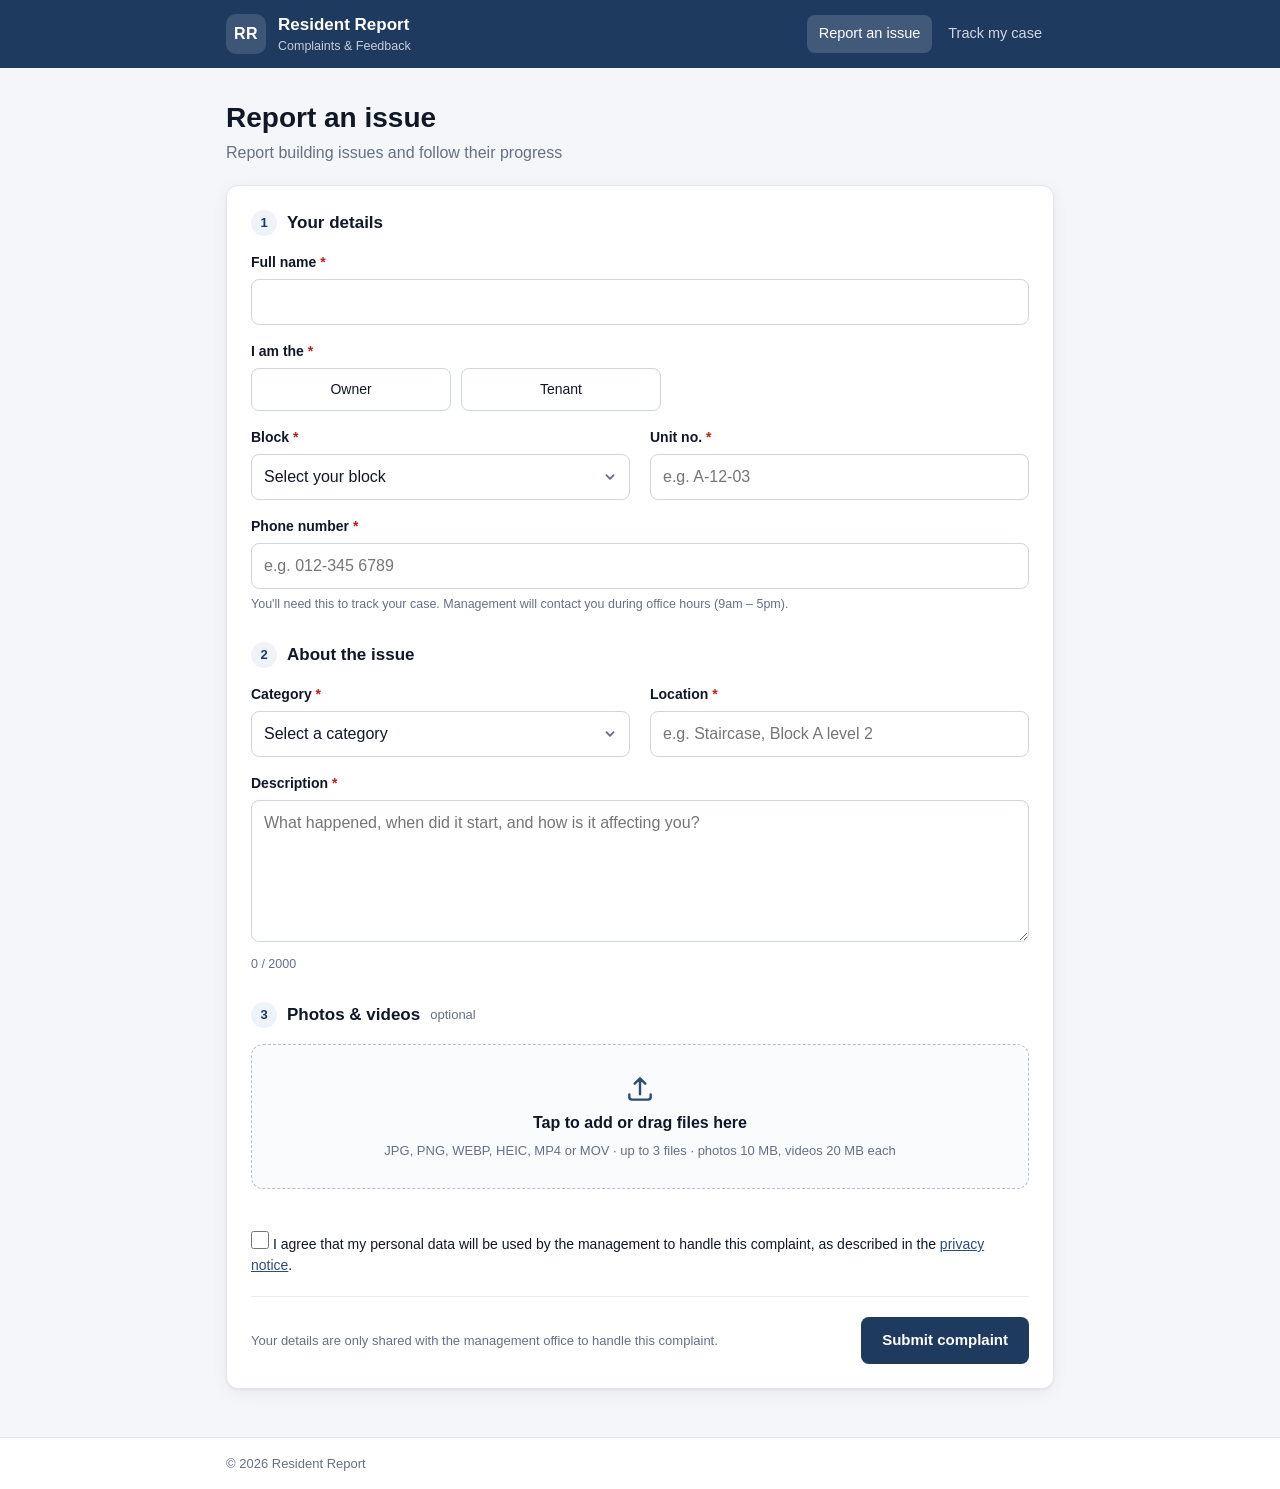
==== index.html @ cd9da450 "Add files via upload" ====
<!doctype html>
<html lang="en">
<head>
  <meta charset="utf-8">
  <meta name="viewport" content="width=device-width, initial-scale=1">
  <title>Report an Issue · Resident Report</title>
  <meta name="description" content="Report building and facility issues to the management office.">
  <link rel="icon" href="data:image/svg+xml,%3Csvg xmlns='http://www.w3.org/2000/svg' viewBox='0 0 32 32'%3E%3Crect width='32' height='32' rx='8' fill='%231e3a5f'/%3E%3Cpath d='M8 26V12l8-6 8 6v14h-6v-7h-4v7z' fill='white'/%3E%3C/svg%3E">
  <link rel="stylesheet" href="style.css">
</head>
<body>
  <div id="demo-banner" class="demo-banner" hidden>Preview mode: not connected yet, nothing will be saved.</div>

  <header class="site-header">
    <div class="wrap header-inner">
      <a class="brand" href="index.html">
        <span class="brand-mark" data-initials>RR</span>
        <span>
          <span class="brand-name" data-building>Resident Report</span>
          <span class="brand-sub">Complaints &amp; Feedback</span>
        </span>
      </a>
      <nav class="nav">
        <a href="index.html" class="active">Report an issue</a>
        <a href="track.html">Track my case</a>
      </nav>
    </div>
  </header>

  <main class="wrap main">
    <section id="form-view">
      <div class="page-head">
        <h1>Report an issue</h1>
        <p data-tagline>Report building issues and follow their progress</p>
      </div>

      <form id="complaint-form" class="card" novalidate>
        <fieldset>
          <legend><span class="step">1</span> Your details</legend>
          <div class="grid">
            <div class="field span-2">
              <label for="name">Full name <span class="req">*</span></label>
              <input id="name" name="name" autocomplete="name" maxlength="100" required>
              <p class="error"></p>
            </div>
            <div class="field span-2" id="applicant-field">
              <span class="label">I am the <span class="req">*</span></span>
              <div class="choice" role="radiogroup" aria-label="Applicant type">
                <label><input type="radio" name="applicantType" value="Owner"><span>Owner</span></label>
                <label><input type="radio" name="applicantType" value="Tenant"><span>Tenant</span></label>
              </div>
              <p class="error"></p>
            </div>
            <div class="field">
              <label for="block">Block <span class="req">*</span></label>
              <select id="block" name="block" required><option value="">Select your block</option></select>
              <p class="error"></p>
            </div>
            <div class="field">
              <label for="unit">Unit no. <span class="req">*</span></label>
              <input id="unit" name="unit" maxlength="20" placeholder="e.g. A-12-03" required>
              <p class="error"></p>
            </div>
            <div class="field span-2">
              <label for="phone">Phone number <span class="req">*</span></label>
              <input id="phone" name="phone" type="tel" inputmode="tel" autocomplete="tel" maxlength="20" placeholder="e.g. 012-345 6789" required>
              <p class="hint">You'll need this to track your case. Management will contact you during office hours (9am – 5pm).</p>
              <p class="error"></p>
            </div>
          </div>
        </fieldset>

        <fieldset>
          <legend><span class="step">2</span> About the issue</legend>
          <div class="grid">
            <div class="field">
              <label for="category">Category <span class="req">*</span></label>
              <select id="category" name="category" required><option value="">Select a category</option></select>
              <p class="error"></p>
            </div>
            <div class="field">
              <label for="location">Location <span class="req">*</span></label>
              <input id="location" name="location" maxlength="150" placeholder="e.g. Staircase, Block A level 2" required>
              <p class="error"></p>
            </div>
            <div class="field span-2">
              <label for="description">Description <span class="req">*</span></label>
              <textarea id="description" name="description" rows="5" maxlength="2000" placeholder="What happened, when did it start, and how is it affecting you?" required></textarea>
              <p class="hint"><span id="desc-count">0</span> / 2000</p>
              <p class="error"></p>
            </div>
          </div>
        </fieldset>

        <fieldset>
          <legend><span class="step">3</span> Photos &amp; videos <span class="optional">optional</span></legend>
          <label class="dropzone" id="dropzone" for="files">
            <svg viewBox="0 0 24 24" aria-hidden="true"><path d="M12 16V4m0 0-4 4m4-4 4 4M4 16v2a2 2 0 0 0 2 2h12a2 2 0 0 0 2-2v-2" fill="none" stroke="currentColor" stroke-width="1.8" stroke-linecap="round" stroke-linejoin="round"/></svg>
            <span class="dz-title">Tap to add or drag files here</span>
            <span class="dz-sub" id="file-rules"></span>
          </label>
          <input id="files" type="file" multiple class="visually-hidden"
            accept=".jpg,.jpeg,.png,.webp,.heic,.mp4,.mov,image/jpeg,image/png,image/webp,image/heic,video/mp4,video/quicktime">
          <ul id="file-list" class="file-list"></ul>
          <p class="error" id="file-error"></p>
        </fieldset>

        <!-- Honeypot: hidden from people, bots fill it in. -->
        <div class="hp" aria-hidden="true">
          <label for="website">Website</label>
          <input id="website" name="website" tabindex="-1" autocomplete="off">
        </div>

        <div class="field consent">
          <label class="check">
            <input type="checkbox" id="consent" name="consent">
            <span>I agree that my personal data will be used by the management to handle this complaint, as described in the <a href="privacy.html" target="_blank" rel="noopener">privacy notice</a>.</span>
          </label>
          <p class="error"></p>
        </div>

        <div class="form-foot">
          <p class="privacy">Your details are only shared with the management office to handle this complaint.</p>
          <button type="submit" class="btn btn-primary" id="submit-btn">Submit complaint</button>
        </div>
        <div class="alert alert-error" id="form-error" hidden></div>
      </form>
    </section>

    <section id="progress-view" class="card center" hidden>
      <div class="spinner"></div>
      <h2 id="progress-title">Submitting your complaint…</h2>
      <p id="progress-sub" class="muted">Please keep this page open.</p>
      <div class="bar"><div id="progress-bar"></div></div>
    </section>

    <section id="success-view" class="card center" hidden>
      <div class="success-icon">
        <svg viewBox="0 0 24 24" aria-hidden="true"><path d="m5 12.5 4.5 4.5L19 7.5" fill="none" stroke="currentColor" stroke-width="2.4" stroke-linecap="round" stroke-linejoin="round"/></svg>
      </div>
      <h2>Complaint submitted</h2>
      <p class="muted">Your case ID is</p>
      <div class="case-id">
        <strong id="case-id"></strong>
        <button type="button" class="btn btn-ghost btn-sm" id="copy-btn">Copy</button>
      </div>
      <p class="muted">Save this ID. You can track progress with it and your phone number.</p>
      <div class="alert alert-warn" id="upload-warn" hidden></div>
      <div class="actions">
        <a class="btn btn-primary" id="track-link" href="track.html">Track this case</a>
        <a class="btn btn-ghost" href="index.html">Report another issue</a>
      </div>
    </section>
  </main>

  <footer class="site-footer">
    <div class="wrap">
      <p>© <span id="year"></span> <span data-building>Resident Report</span></p>
      <p data-contact hidden></p>
    </div>
  </footer>

  <script src="config.js"></script>
  <script src="common.js"></script>
  <script src="form.js"></script>
</body>
</html>
---- style.css ----
:root {
  --brand: #1e3a5f;
  --brand-600: #2a4d7a;
  --brand-50: #eef3f9;
  --accent: #0e9384;
  --text: #101828;
  --muted: #667085;
  --border: #d0d5dd;
  --bg: #f4f6f9;
  --card: #ffffff;
  --danger: #b42318;
  --danger-bg: #fef3f2;
  --warn: #93370d;
  --warn-bg: #fffaeb;
  --ok: #067647;
  --radius: 12px;
  --shadow: 0 1px 2px rgba(16, 24, 40, .05), 0 4px 16px rgba(16, 24, 40, .06);
}

* { box-sizing: border-box; }
html { -webkit-text-size-adjust: 100%; }
body {
  margin: 0;
  font: 16px/1.5 -apple-system, BlinkMacSystemFont, "Segoe UI", Roboto, "Helvetica Neue", Arial, sans-serif;
  color: var(--text);
  background: var(--bg);
  min-height: 100vh;
  display: flex;
  flex-direction: column;
}
[hidden] { display: none !important; }
a { color: var(--brand-600); }
h1, h2 { line-height: 1.25; margin: 0; }
.wrap { width: 100%; max-width: 860px; margin: 0 auto; padding: 0 16px; }
.narrow { max-width: 640px; }
.muted { color: var(--muted); }
.small { font-size: 13px; margin: 0; }
.visually-hidden { position: absolute; width: 1px; height: 1px; overflow: hidden; clip: rect(0 0 0 0); white-space: nowrap; }

.demo-banner {
  background: #fff4e5; color: #8a4b08; text-align: center; font-size: 14px; padding: 8px 16px;
  border-bottom: 1px solid #f6d7a7;
}

/* Header */
.site-header { background: var(--brand); color: #fff; }
.header-inner { display: flex; align-items: center; justify-content: space-between; gap: 16px; min-height: 68px; flex-wrap: wrap; padding-top: 10px; padding-bottom: 10px; }
.brand { display: flex; align-items: center; gap: 12px; color: #fff; text-decoration: none; }
.brand-mark {
  width: 40px; height: 40px; border-radius: 10px; background: rgba(255, 255, 255, .14);
  display: grid; place-items: center; font-weight: 700; letter-spacing: .5px; flex: none;
}
.brand-name { display: block; font-weight: 700; font-size: 17px; }
.brand-sub { display: block; font-size: 12.5px; opacity: .75; }
.nav { display: flex; gap: 4px; }
.nav a { color: rgba(255, 255, 255, .8); text-decoration: none; padding: 8px 12px; border-radius: 8px; font-size: 14.5px; font-weight: 500; }
.nav a:hover { background: rgba(255, 255, 255, .1); color: #fff; }
.nav a.active { background: rgba(255, 255, 255, .16); color: #fff; }

/* Layout */
.main { flex: 1; padding-top: 32px; padding-bottom: 48px; }
.page-head { margin-bottom: 20px; }
.page-head h1 { font-size: 28px; }
.page-head p { color: var(--muted); margin: 6px 0 0; }
.card { background: var(--card); border: 1px solid #e4e7ec; border-radius: var(--radius); box-shadow: var(--shadow); padding: 24px; }
.card + .card { margin-top: 20px; }
.center { text-align: center; padding: 48px 24px; }

/* Form */
fieldset { border: 0; padding: 0; margin: 0 0 28px; min-width: 0; }
legend { font-weight: 650; font-size: 17px; margin-bottom: 16px; display: flex; align-items: center; gap: 10px; padding: 0; }
.step {
  width: 26px; height: 26px; border-radius: 50%; background: var(--brand-50); color: var(--brand);
  display: inline-grid; place-items: center; font-size: 13px; font-weight: 700;
}
.optional { font-weight: 400; color: var(--muted); font-size: 13px; }
.grid { display: grid; grid-template-columns: 1fr 1fr; gap: 16px 20px; }
.span-2 { grid-column: span 2; }
.field label { display: block; font-size: 14px; font-weight: 600; margin-bottom: 6px; }
.req { color: var(--danger); }
.field .label { display: block; font-size: 14px; font-weight: 600; margin-bottom: 6px; }
.choice { display: flex; gap: 10px; }
.choice label { flex: 1; max-width: 200px; margin: 0; cursor: pointer; }
.choice input { position: absolute; opacity: 0; width: 1px; height: 1px; }
.choice span {
  display: block; text-align: center; font-weight: 500; padding: 10px 12px; border: 1px solid var(--border);
  border-radius: 8px; background: #fff; transition: background .15s, border-color .15s, color .15s;
}
.choice input:checked + span { background: var(--brand-50); border-color: var(--brand-600); color: var(--brand); font-weight: 650; }
.choice input:focus-visible + span { box-shadow: 0 0 0 3px rgba(42, 77, 122, .15); }
.field.invalid .choice span { border-color: var(--danger); }
input, select, textarea {
  width: 100%; font: inherit; font-size: 16px; color: var(--text); background: #fff;
  border: 1px solid var(--border); border-radius: 8px; padding: 10px 12px; transition: border-color .15s, box-shadow .15s;
}
textarea { resize: vertical; min-height: 120px; }
select { appearance: none; background-image: url("data:image/svg+xml,%3Csvg xmlns='http://www.w3.org/2000/svg' viewBox='0 0 20 20' fill='%23667085'%3E%3Cpath d='M5.3 7.3a1 1 0 0 1 1.4 0L10 10.6l3.3-3.3a1 1 0 1 1 1.4 1.4l-4 4a1 1 0 0 1-1.4 0l-4-4a1 1 0 0 1 0-1.4z'/%3E%3C/svg%3E"); background-repeat: no-repeat; background-position: right 10px center; background-size: 18px; padding-right: 36px; }
input:focus, select:focus, textarea:focus { outline: none; border-color: var(--brand-600); box-shadow: 0 0 0 3px rgba(42, 77, 122, .15); }
.hint { font-size: 12.5px; color: var(--muted); margin: 6px 0 0; }
.error { font-size: 13px; color: var(--danger); margin: 6px 0 0; }
.error:empty { display: none; }
.field.invalid input, .field.invalid select, .field.invalid textarea { border-color: var(--danger); }
.consent { margin-bottom: 20px; }
.check { display: flex; gap: 10px; align-items: flex-start; font-size: 14px; font-weight: 400 !important; cursor: pointer; }
.check input { width: 18px; height: 18px; margin: 2px 0 0; flex: none; accent-color: var(--brand); }
.field.invalid .check { color: var(--danger); }
.prose h2 { font-size: 18px; margin: 24px 0 8px; }
.prose h2:first-child { margin-top: 0; }
.prose p, .prose li { color: #344054; }
.prose ul { padding-left: 20px; }
.hp { position: absolute; left: -10000px; width: 1px; height: 1px; overflow: hidden; }

/* Dropzone */
.dropzone {
  display: flex; flex-direction: column; align-items: center; gap: 6px; text-align: center; cursor: pointer;
  border: 1.5px dashed #b4bfcd; border-radius: var(--radius); padding: 28px 16px; background: #fafbfc;
  transition: background .15s, border-color .15s;
}
.dropzone:hover, .dropzone.drag { background: var(--brand-50); border-color: var(--brand-600); }
.dropzone.full { opacity: .5; pointer-events: none; }
.dropzone svg { width: 32px; height: 32px; color: var(--brand-600); }
.dz-title { font-weight: 600; }
.dz-sub { font-size: 13px; color: var(--muted); }
.file-list { list-style: none; padding: 0; margin: 12px 0 0; display: grid; gap: 8px; }
.file-list li { display: flex; align-items: center; gap: 12px; border: 1px solid #e4e7ec; border-radius: 10px; padding: 8px 10px; }
.thumb {
  width: 48px; height: 48px; border-radius: 8px; background: var(--brand-50); color: var(--brand); flex: none;
  display: grid; place-items: center; font-size: 10px; font-weight: 700; letter-spacing: .5px; overflow: hidden;
}
.thumb img { width: 100%; height: 100%; object-fit: cover; }
.meta { flex: 1; min-width: 0; display: flex; flex-direction: column; }
.fname { font-size: 14px; font-weight: 500; overflow: hidden; text-overflow: ellipsis; white-space: nowrap; }
.fsize { font-size: 12.5px; color: var(--muted); }
.remove { border: 0; background: none; font-size: 22px; line-height: 1; color: var(--muted); cursor: pointer; padding: 6px 10px; border-radius: 6px; }
.remove:hover { background: var(--danger-bg); color: var(--danger); }

.form-foot { display: flex; align-items: center; justify-content: space-between; gap: 16px; border-top: 1px solid #eaecf0; padding-top: 20px; flex-wrap: wrap; }
.privacy { font-size: 13px; color: var(--muted); margin: 0; flex: 1 1 260px; }

/* Buttons */
.btn {
  display: inline-flex; align-items: center; justify-content: center; gap: 8px; font: inherit; font-weight: 600; font-size: 15px;
  border-radius: 8px; padding: 11px 20px; border: 1px solid transparent; cursor: pointer; text-decoration: none; transition: background .15s;
}
.btn-primary { background: var(--brand); color: #fff; }
.btn-primary:hover { background: var(--brand-600); }
.btn-primary:disabled { opacity: .6; cursor: wait; }
.btn-ghost { background: #fff; color: var(--text); border-color: var(--border); }
.btn-ghost:hover { background: #f9fafb; }
.btn-sm { padding: 6px 12px; font-size: 13px; }

/* Alerts */
.alert { border-radius: 8px; padding: 12px 14px; font-size: 14px; margin-top: 16px; text-align: left; }
.alert-error { background: var(--danger-bg); color: var(--danger); border: 1px solid #fecdca; }
.alert-warn { background: var(--warn-bg); color: var(--warn); border: 1px solid #fedf89; }

/* Progress + success */
.spinner { width: 44px; height: 44px; border-radius: 50%; border: 4px solid var(--brand-50); border-top-color: var(--brand); margin: 0 auto 20px; animation: spin .8s linear infinite; }
@keyframes spin { to { transform: rotate(360deg); } }
.bar { height: 6px; background: var(--brand-50); border-radius: 99px; overflow: hidden; max-width: 320px; margin: 20px auto 0; }
.bar div { height: 100%; width: 0; background: var(--brand); transition: width .4s; }
.success-icon { width: 64px; height: 64px; border-radius: 50%; background: #d1fadf; color: var(--ok); display: grid; place-items: center; margin: 0 auto 16px; }
.success-icon svg { width: 34px; height: 34px; }
.center h2 { font-size: 24px; margin-bottom: 8px; }
.case-id { display: inline-flex; align-items: center; gap: 12px; background: var(--brand-50); border-radius: 10px; padding: 10px 12px 10px 18px; margin: 4px 0 12px; }
.case-id strong { font-size: 24px; letter-spacing: .5px; color: var(--brand); font-variant-numeric: tabular-nums; }
.actions { display: flex; gap: 12px; justify-content: center; flex-wrap: wrap; margin-top: 24px; }

/* Track result */
.result-head { display: flex; justify-content: space-between; align-items: flex-start; gap: 12px; margin-bottom: 24px; }
.result-head h2 { font-size: 22px; }
.badge { font-size: 13px; font-weight: 700; padding: 5px 12px; border-radius: 99px; white-space: nowrap; }
.badge-new { background: #fde2e1; color: #b42318; }
.badge-in-progress { background: #fef0c7; color: #b54708; }
.badge-resolved { background: #d1fadf; color: var(--ok); }
.timeline { list-style: none; margin: 0 0 24px; padding: 0; }
.timeline li { position: relative; padding: 0 0 20px 32px; display: flex; flex-direction: column; }
.timeline li::before { content: ""; position: absolute; left: 6px; top: 4px; width: 14px; height: 14px; border-radius: 50%; border: 2px solid var(--border); background: #fff; }
.timeline li::after { content: ""; position: absolute; left: 13px; top: 22px; bottom: 2px; width: 2px; background: #eaecf0; }
.timeline li:last-child { padding-bottom: 0; }
.timeline li:last-child::after { display: none; }
.timeline li.done::before { border-color: var(--accent); background: var(--accent); }
.timeline li.done::after { background: var(--accent); }
.timeline strong { font-size: 15px; }
.timeline span { font-size: 13.5px; color: var(--muted); }
.details { margin: 0; border-top: 1px solid #eaecf0; padding-top: 16px; display: grid; gap: 12px; }
.details div { display: grid; grid-template-columns: 140px 1fr; gap: 12px; }
.details dt { color: var(--muted); font-size: 14px; }
.details dd { margin: 0; font-weight: 500; }

/* Footer */
.site-footer { border-top: 1px solid #e4e7ec; background: #fff; font-size: 13px; color: var(--muted); }
.site-footer .wrap { display: flex; justify-content: space-between; gap: 12px; flex-wrap: wrap; padding-top: 16px; padding-bottom: 16px; }
.site-footer p { margin: 0; }

@media (max-width: 640px) {
  .main { padding-top: 20px; }
  .page-head h1 { font-size: 24px; }
  .card { padding: 18px; }
  .grid { grid-template-columns: 1fr; }
  .span-2 { grid-column: auto; }
  .nav { width: 100%; }
  .nav a { flex: 1; text-align: center; }
  .form-foot .btn { width: 100%; }
  .details div { grid-template-columns: 1fr; gap: 2px; }
  .case-id strong { font-size: 20px; }
}
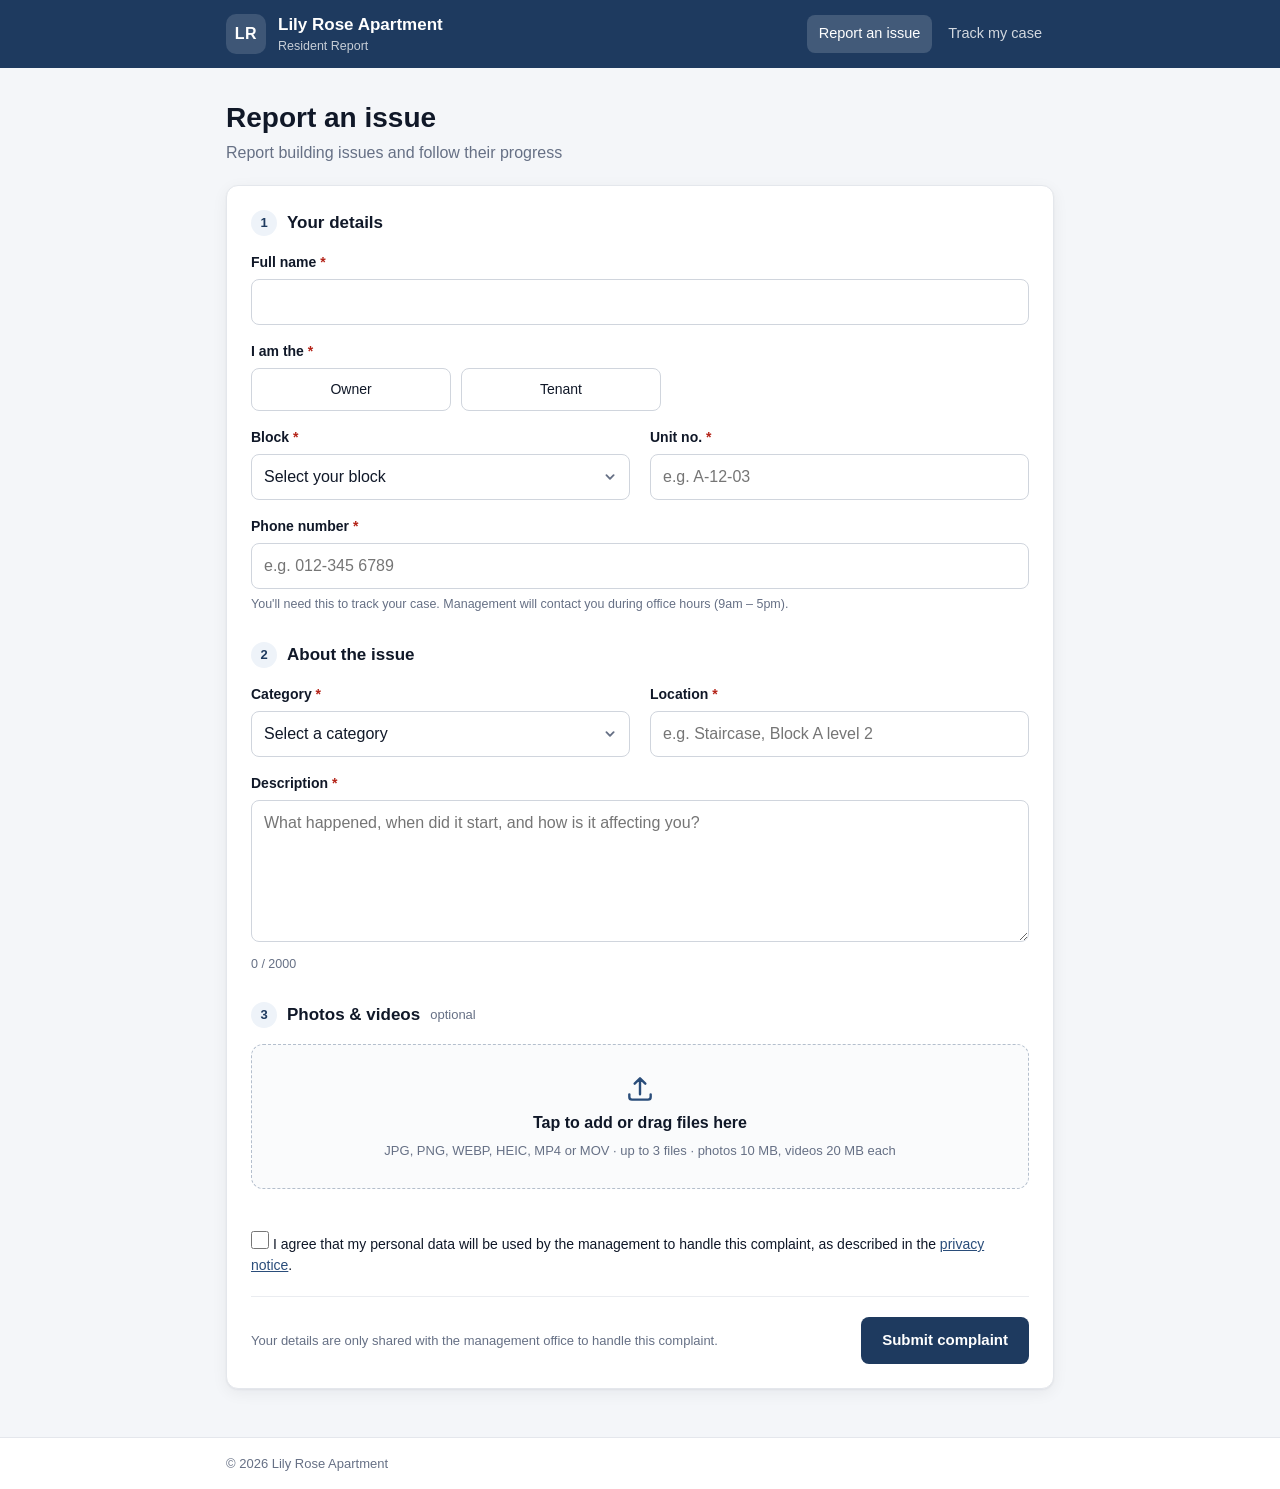
==== commit 2c70abe5: "Add files via upload update V3" ====
--- a/index.html
+++ b/index.html
@@ -3,7 +3,8 @@
 <head>
   <meta charset="utf-8">
   <meta name="viewport" content="width=device-width, initial-scale=1">
-  <title>Report an Issue · Resident Report</title>
+  <meta name="robots" content="noindex, nofollow">
+  <title>Report an Issue · Lily Rose Apartment</title>
   <meta name="description" content="Report building and facility issues to the management office.">
   <link rel="icon" href="data:image/svg+xml,%3Csvg xmlns='http://www.w3.org/2000/svg' viewBox='0 0 32 32'%3E%3Crect width='32' height='32' rx='8' fill='%231e3a5f'/%3E%3Cpath d='M8 26V12l8-6 8 6v14h-6v-7h-4v7z' fill='white'/%3E%3C/svg%3E">
   <link rel="stylesheet" href="style.css">
@@ -14,10 +15,10 @@
   <header class="site-header">
     <div class="wrap header-inner">
       <a class="brand" href="index.html">
-        <span class="brand-mark" data-initials>RR</span>
+        <span class="brand-mark" data-initials>LR</span>
         <span>
-          <span class="brand-name" data-building>Resident Report</span>
-          <span class="brand-sub">Complaints &amp; Feedback</span>
+          <span class="brand-name" data-building>Lily Rose Apartment</span>
+          <span class="brand-sub">Resident Report</span>
         </span>
       </a>
       <nav class="nav">
@@ -155,7 +156,7 @@
 
   <footer class="site-footer">
     <div class="wrap">
-      <p>© <span id="year"></span> <span data-building>Resident Report</span></p>
+      <p>© <span id="year"></span> <span data-building>Lily Rose Apartment</span></p>
       <p data-contact hidden></p>
     </div>
   </footer>
